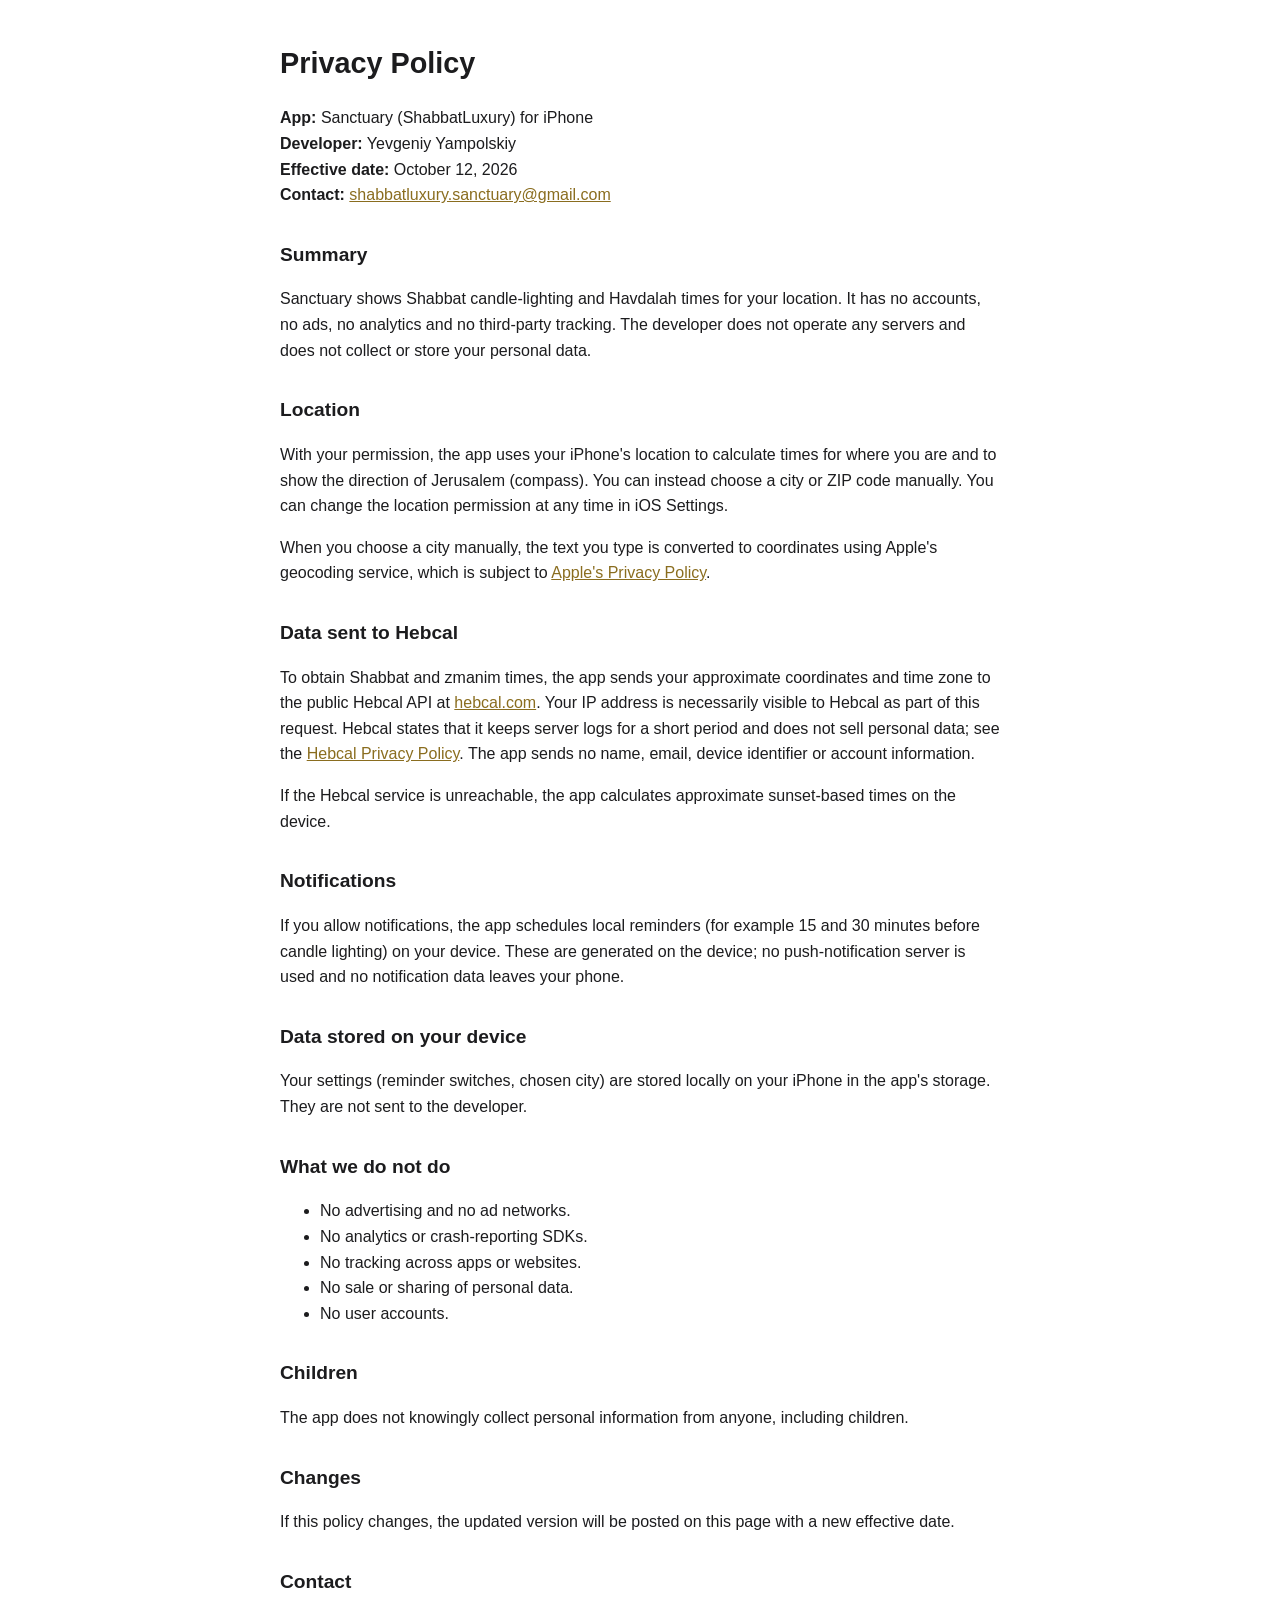
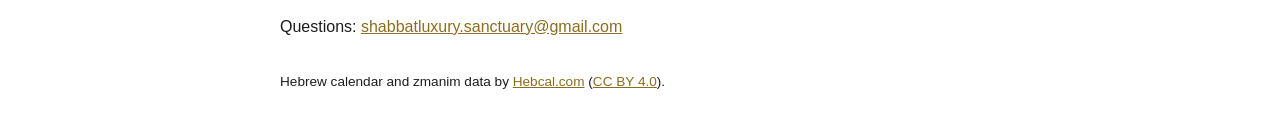
==== privacy.html @ fbfee864 "Add files via upload" ====
<!doctype html>
<html lang="en"><head><meta charset="utf-8"><meta name="viewport" content="width=device-width,initial-scale=1">
<title>Sanctuary ? Privacy Policy</title><link rel="stylesheet" href="style.css"></head><body>
<h1>Privacy Policy</h1>
<p><strong>App:</strong> Sanctuary (ShabbatLuxury) for iPhone<br>
<strong>Developer:</strong> Yevgeniy Yampolskiy<br>
<strong>Effective date:</strong> October 12, 2026<br>
<strong>Contact:</strong> <a href="mailto:shabbatluxury.sanctuary@gmail.com">shabbatluxury.sanctuary@gmail.com</a></p>

<h2>Summary</h2>
<p>Sanctuary shows Shabbat candle-lighting and Havdalah times for your location. It has no accounts, no ads, no analytics and no third-party tracking. The developer does not operate any servers and does not collect or store your personal data.</p>

<h2>Location</h2>
<p>With your permission, the app uses your iPhone's location to calculate times for where you are and to show the direction of Jerusalem (compass). You can instead choose a city or ZIP code manually. You can change the location permission at any time in iOS Settings.</p>
<p>When you choose a city manually, the text you type is converted to coordinates using Apple's geocoding service, which is subject to <a href="https://www.apple.com/legal/privacy/">Apple's Privacy Policy</a>.</p>

<h2>Data sent to Hebcal</h2>
<p>To obtain Shabbat and zmanim times, the app sends your approximate coordinates and time zone to the public Hebcal API at <a href="https://www.hebcal.com">hebcal.com</a>. Your IP address is necessarily visible to Hebcal as part of this request. Hebcal states that it keeps server logs for a short period and does not sell personal data; see the <a href="https://www.hebcal.com/home/about/privacy-policy">Hebcal Privacy Policy</a>. The app sends no name, email, device identifier or account information.</p>
<p>If the Hebcal service is unreachable, the app calculates approximate sunset-based times on the device.</p>

<h2>Notifications</h2>
<p>If you allow notifications, the app schedules local reminders (for example 15 and 30 minutes before candle lighting) on your device. These are generated on the device; no push-notification server is used and no notification data leaves your phone.</p>

<h2>Data stored on your device</h2>
<p>Your settings (reminder switches, chosen city) are stored locally on your iPhone in the app's storage. They are not sent to the developer.</p>

<h2>What we do not do</h2>
<ul>
<li>No advertising and no ad networks.</li>
<li>No analytics or crash-reporting SDKs.</li>
<li>No tracking across apps or websites.</li>
<li>No sale or sharing of personal data.</li>
<li>No user accounts.</li>
</ul>

<h2>Children</h2>
<p>The app does not knowingly collect personal information from anyone, including children.</p>

<h2>Changes</h2>
<p>If this policy changes, the updated version will be posted on this page with a new effective date.</p>

<h2>Contact</h2>
<p>Questions: <a href="mailto:shabbatluxury.sanctuary@gmail.com">shabbatluxury.sanctuary@gmail.com</a></p>

<p style="font-size:.85rem;margin-top:2rem">Hebrew calendar and zmanim data by <a href="https://www.hebcal.com">Hebcal.com</a> (<a href="https://creativecommons.org/licenses/by/4.0/">CC BY 4.0</a>).</p>
</body></html>
---- style.css ----
body{font-family:-apple-system,BlinkMacSystemFont,"Segoe UI",Roboto,sans-serif;max-width:720px;margin:40px auto;padding:0 20px;line-height:1.6;color:#1c1c1e;background:#fff}
h1{font-size:1.8rem}h2{font-size:1.2rem;margin-top:2rem}a{color:#8a6d1f}
@media(prefers-color-scheme:dark){body{background:#111;color:#eee}a{color:#d9b95b}}
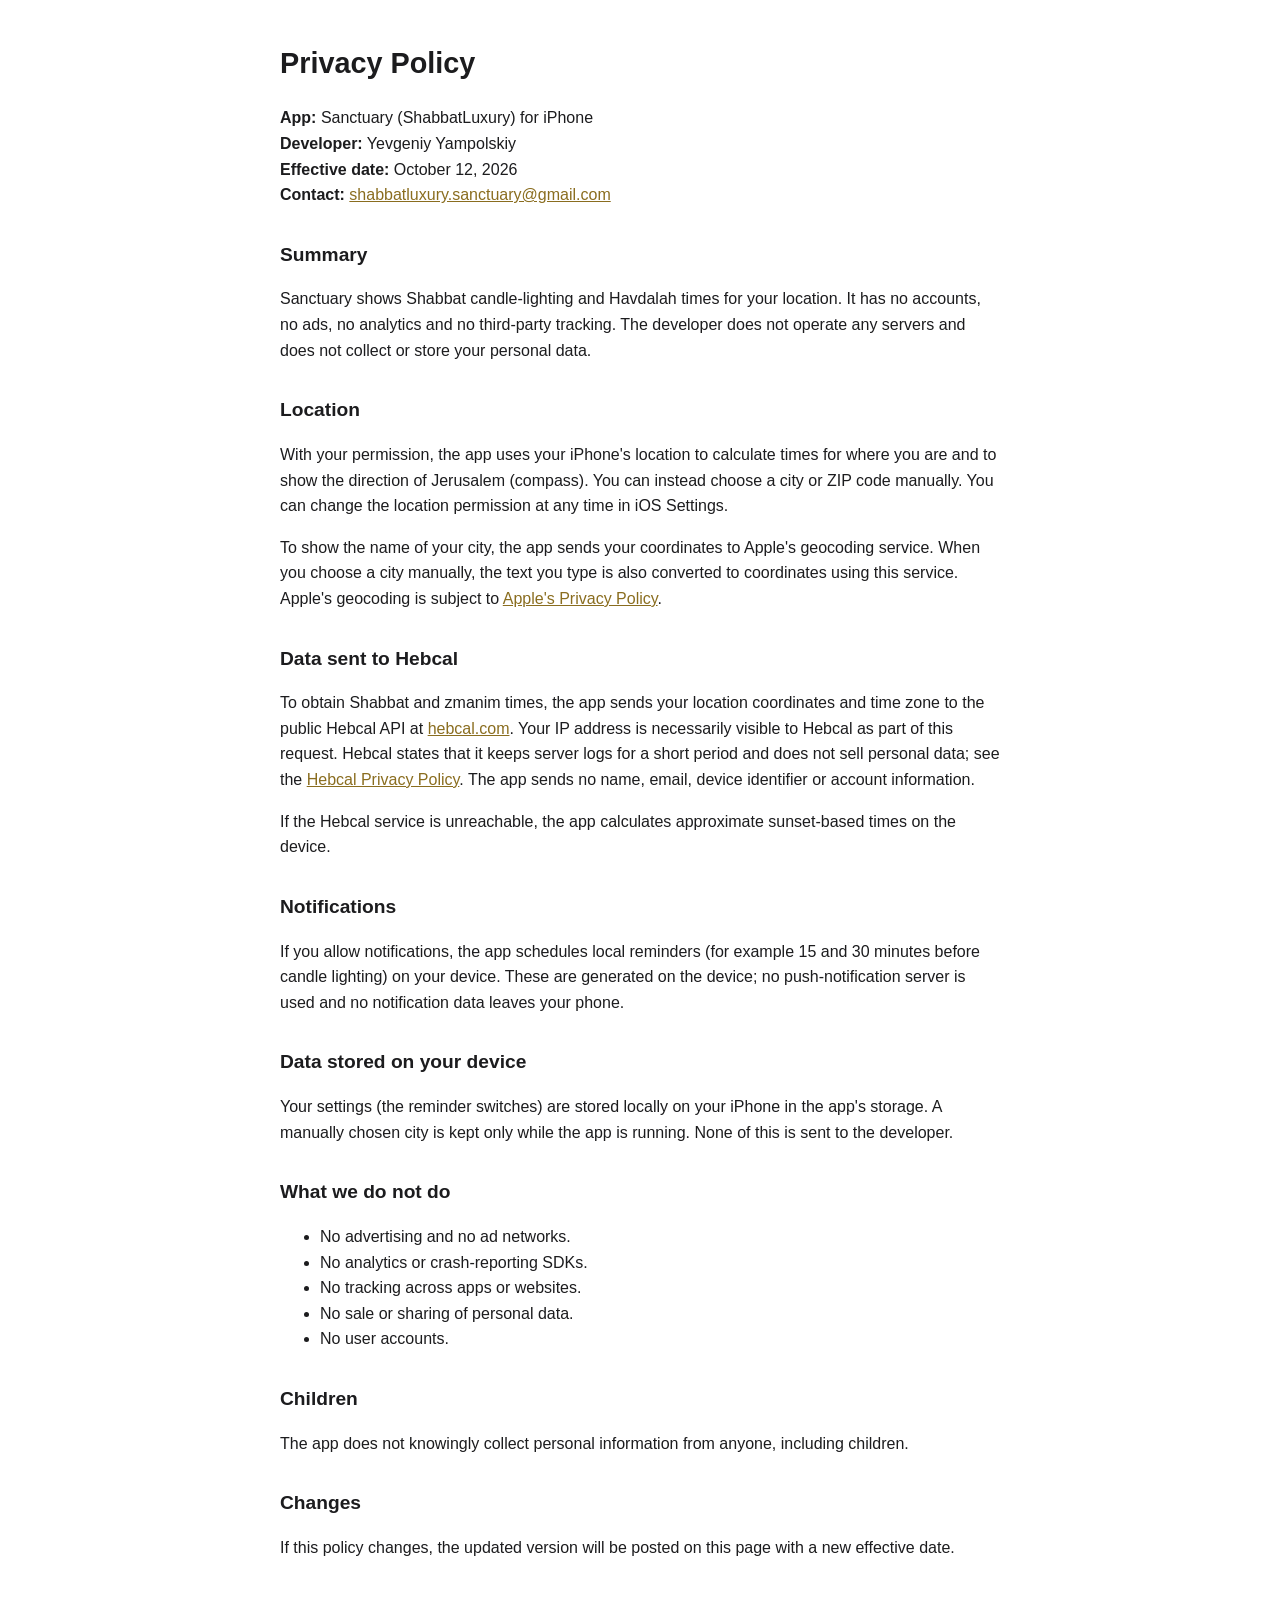
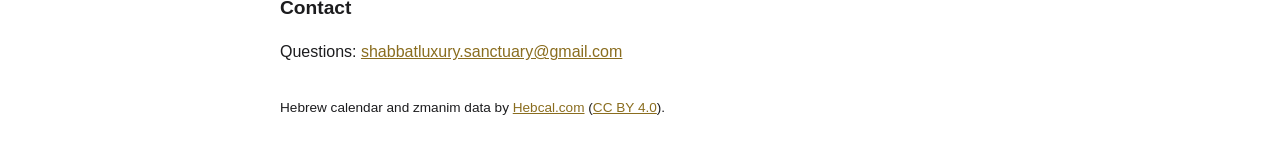
==== commit 1424b174: "Add files via upload" ====
--- a/privacy.html
+++ b/privacy.html
@@ -1,6 +1,6 @@
 <!doctype html>
 <html lang="en"><head><meta charset="utf-8"><meta name="viewport" content="width=device-width,initial-scale=1">
-<title>Sanctuary ? Privacy Policy</title><link rel="stylesheet" href="style.css"></head><body>
+<title>Sanctuary &ndash; Privacy Policy</title><link rel="stylesheet" href="style.css"></head><body>
 <h1>Privacy Policy</h1>
 <p><strong>App:</strong> Sanctuary (ShabbatLuxury) for iPhone<br>
 <strong>Developer:</strong> Yevgeniy Yampolskiy<br>
@@ -12,17 +12,17 @@
 
 <h2>Location</h2>
 <p>With your permission, the app uses your iPhone's location to calculate times for where you are and to show the direction of Jerusalem (compass). You can instead choose a city or ZIP code manually. You can change the location permission at any time in iOS Settings.</p>
-<p>When you choose a city manually, the text you type is converted to coordinates using Apple's geocoding service, which is subject to <a href="https://www.apple.com/legal/privacy/">Apple's Privacy Policy</a>.</p>
+<p>To show the name of your city, the app sends your coordinates to Apple's geocoding service. When you choose a city manually, the text you type is also converted to coordinates using this service. Apple's geocoding is subject to <a href="https://www.apple.com/legal/privacy/">Apple's Privacy Policy</a>.</p>
 
 <h2>Data sent to Hebcal</h2>
-<p>To obtain Shabbat and zmanim times, the app sends your approximate coordinates and time zone to the public Hebcal API at <a href="https://www.hebcal.com">hebcal.com</a>. Your IP address is necessarily visible to Hebcal as part of this request. Hebcal states that it keeps server logs for a short period and does not sell personal data; see the <a href="https://www.hebcal.com/home/about/privacy-policy">Hebcal Privacy Policy</a>. The app sends no name, email, device identifier or account information.</p>
+<p>To obtain Shabbat and zmanim times, the app sends your location coordinates and time zone to the public Hebcal API at <a href="https://www.hebcal.com">hebcal.com</a>. Your IP address is necessarily visible to Hebcal as part of this request. Hebcal states that it keeps server logs for a short period and does not sell personal data; see the <a href="https://www.hebcal.com/home/about/privacy-policy">Hebcal Privacy Policy</a>. The app sends no name, email, device identifier or account information.</p>
 <p>If the Hebcal service is unreachable, the app calculates approximate sunset-based times on the device.</p>
 
 <h2>Notifications</h2>
 <p>If you allow notifications, the app schedules local reminders (for example 15 and 30 minutes before candle lighting) on your device. These are generated on the device; no push-notification server is used and no notification data leaves your phone.</p>
 
 <h2>Data stored on your device</h2>
-<p>Your settings (reminder switches, chosen city) are stored locally on your iPhone in the app's storage. They are not sent to the developer.</p>
+<p>Your settings (the reminder switches) are stored locally on your iPhone in the app's storage. A manually chosen city is kept only while the app is running. None of this is sent to the developer.</p>
 
 <h2>What we do not do</h2>
 <ul>
